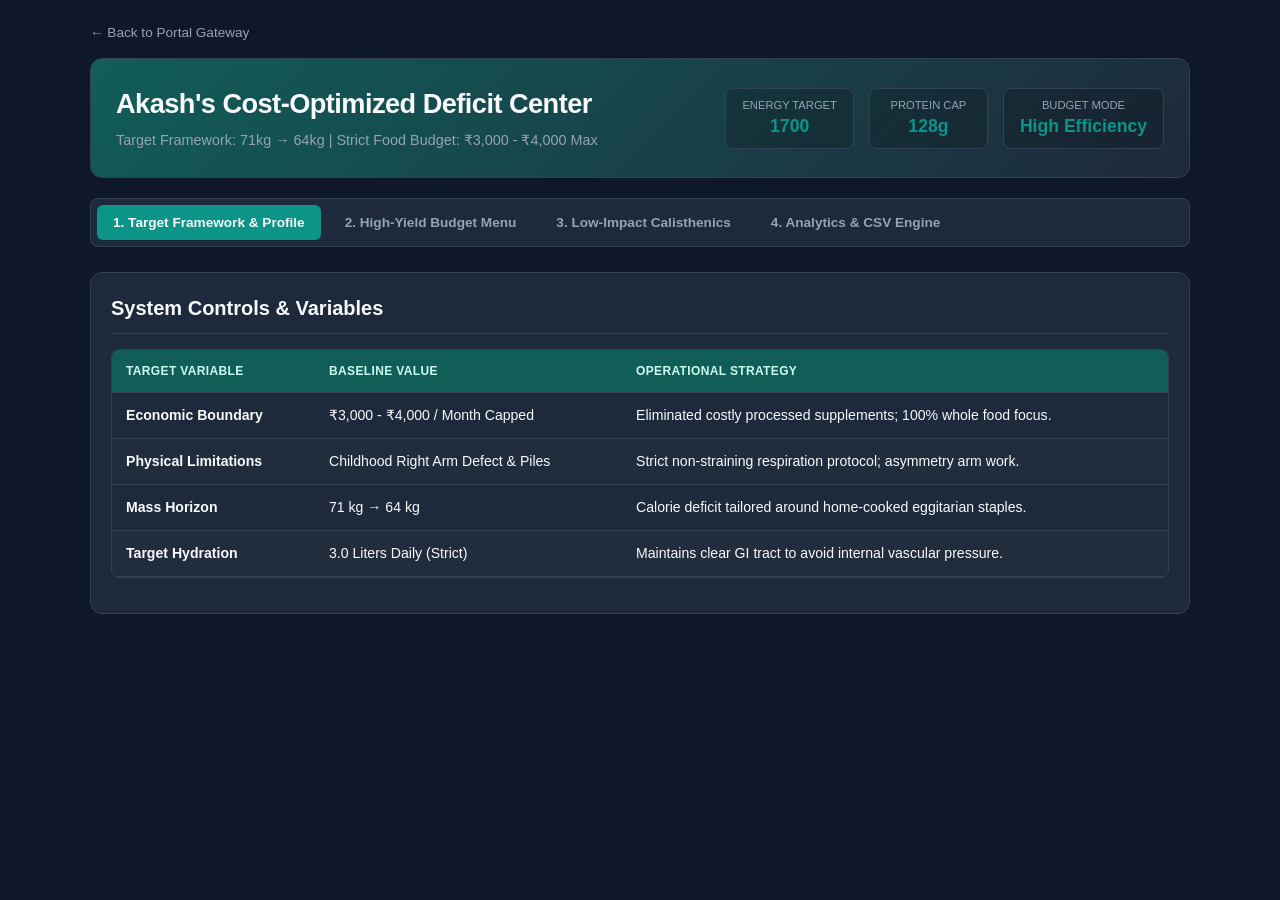
==== akash.html @ e8e57d46 "Revise dashboard for strict budget fat loss tracking Updated the title and various sections to refle" ====
<!DOCTYPE html>
<html lang="en">
<head>
    <meta charset="UTF-8">
    <meta name="viewport" content="width=device-width, initial-scale=1.0">
    <title>Akash - Strict Budget Fat Loss Dashboard</title>
    <link rel="stylesheet" href="style.css">
</head>
<body class="akash-theme">
    <div class="container">
        <a href="index.html" class="back-portal-link">← Back to Portal Gateway</a>
        
        <header class="dashboard-header">
            <div class="header-title">
                <h1>Akash's Cost-Optimized Deficit Center</h1>
                <p>Target Framework: 71kg → 64kg | Strict Food Budget: ₹3,000 - ₹4,000 Max</p>
            </div>
            <div class="header-stats">
                <div class="stat-pill"><span>Energy Target</span><strong>1700</strong></div>
                <div class="stat-pill"><span>Protein Cap</span><strong>128g</strong></div>
                <div class="stat-pill"><span>Budget Mode</span><strong>High Efficiency</strong></div>
            </div>
        </header>

        <nav class="tab-navigation">
            <button class="nav-tab active" onclick="switchTab('profile')">1. Target Framework & Profile</button>
            <button class="nav-tab" onclick="switchTab('diet')">2. High-Yield Budget Menu</button>
            <button class="nav-tab" onclick="switchTab('workout')">3. Low-Impact Calisthenics</button>
            <button class="nav-tab" onclick="switchTab('tracker')">4. Analytics & CSV Engine</button>
        </nav>

        <!-- TAB 1: PROFILE -->
        <div id="page-profile" class="dashboard-page active">
            <div class="card">
                <h2>System Controls & Variables</h2>
                <div class="table-wrapper">
                    <table>
                        <thead>
                            <tr><th>Target Variable</th><th>Baseline Value</th><th>Operational Strategy</th></tr>
                        </thead>
                        <tbody>
                            <tr><td><strong>Economic Boundary</strong></td><td>₹3,000 - ₹4,000 / Month Capped</td><td>Eliminated costly processed supplements; 100% whole food focus.</td></tr>
                            <tr><td><strong>Physical Limitations</strong></td><td>Childhood Right Arm Defect & Piles</td><td>Strict non-straining respiration protocol; asymmetry arm work.</td></tr>
                            <tr><td><strong>Mass Horizon</strong></td><td>71 kg → 64 kg</td><td>Calorie deficit tailored around home-cooked eggitarian staples.</td></tr>
                            <tr><td><strong>Target Hydration</strong></td><td>3.0 Liters Daily (Strict)</td><td>Maintains clear GI tract to avoid internal vascular pressure.</td></tr>
                        </tbody>
                    </table>
                </div>
            </div>
        </div>

        <!-- TAB 2: NUTRITION & MENU -->
        <div id="page-diet" class="dashboard-page">
            <div class="card">
                <h2>₹3k–₹4k High-Yield Eggitarian Food Layout</h2>
                <div class="table-wrapper">
                    <table>
                        <thead>
                            <tr><th>Day</th><th>Breakfast (9:00 AM)</th><th>Lunch (12:30 PM)</th><th>Snack (4:00 PM)</th><th>Dinner (8:00 PM)</th></tr>
                        </thead>
                        <tbody>
                            <tr><td><strong>MON</strong></td><td>3 Egg Whites + 1 Wheat Roti</td><td>2 Rotis + Sprouted Moong Dal + Cucumber</td><td>30g Roasted Chana + 1 Apple</td><td>1 Cup Rice + 80g Paneer (Wholesale buy)</td></tr>
                            <tr><td><strong>TUE</strong></td><td>1 Cup Veg Dalia (30g Paneer cubes inside)</td><td>2 Rotis + Thick Mixed Dal + Shredded Cabbage</td><td>1 Banana + 100g Home Curd</td><td>1.5 Cups Soya Chunks Bhurji (Loose pack Soya)</td></tr>
                            <tr><td><strong>WED</strong></td><td>3 Egg Whites Scramble cooked with Onion/Tomato</td><td>2 Rotis + Chole Curry + Radish Salad</td><td>30g Roasted Chana + 1 Cup Tea</td><td>1 Cup Rice + Moong Dal + 80g Paneer Bhurji</td></tr>
                            <tr><td><strong>THU</strong></td><td>1.5 Cups Oats cooked in water + 100ml Milk</td><td>2 Rotis + Lauki Sabzi + 100g Home Curd</td><td>1 Local Guava + 2 Boiled Egg Whites</td><td>120g Soya Chunk Curry + 1 Roti + Salad</td></tr>
                            <tr><td><strong>FRI</strong></td><td>3 Egg Whites + 1 Wheat Roti</td><td>2 Rotis + Lentil Curry + Steamed Carrots</td><td>30g Roasted Chana + 1 Cup Tea</td><td>1 Cup Rice + 80g Pan-Seared Paneer</td></tr>
                            <tr><td><strong>SAT</strong></td><td>3 Moong Dal Chillas (No oil)</td><td>2 Rotis + Black Chana Curry + Home Curd</td><td>1 Cup Fresh Chaas + 1 Banana</td><td>150g Soya Chunks Veggie Pulav</td></tr>
                            <tr><td><strong>SUN</strong></td><td>3 Egg Whites Veggie Omelette</td><td>2 Rotis + Mixed Dal + Radish/Carrot Salad</td><td>1 Local Fruit + 4 Raw Peanuts</td><td>1 Cup Rice + Yellow Dal + 80g Paneer Saag</td></tr>
                        </tbody>
                    </table>
                </div>
            </div>
        </div>

        <!-- TAB 3: WORKOUT -->
        <div id="page-workout" class="dashboard-page">
            <div class="card">
                <h2>Zero-Cost Pressure-Free Home Workout Matrix</h2>
                <div class="table-wrapper">
                    <table>
                        <thead>
                            <tr><th>Target Day</th><th>Selected Exercise Movements</th><th>Volume Matrix</th><th>Biomechanical Strategy</th></tr>
                        </thead>
                        <tbody>
                            <tr><td><strong>Monday</strong></td><td>Bodyweight Box Squats, Incline Wall Push-ups</td><td>3 Sets x 12 Reps</td><td>Wall contact offloads extreme stress vectors from right arm.</td></tr>
                            <tr><td><strong>Tuesday</strong></td><td>Standing Crunches, Steady Cardio Walk</td><td>3 Sets x 15 Reps + 45m Walk</td><td>Zero floor straining minimizes abdominal pressure spikes.</td></tr>
                            <tr><td><strong>Wednesday</strong></td><td>Unilateral Water-Bottle Rows (Right Arm Only)</td><td>4 Sets x 15 Reps</td><td>Isolates weaker muscle tissue cleanly before left side execution.</td></tr>
                            <tr><td><strong>Friday</strong></td><td>Glute Bridges, Calf Raises, Chair Squats</td><td>3 Sets x 15 Reps</td><td>Builds lower structural engine cleanly without load compression.</td></tr>
                        </tbody>
                    </table>
                </div>
            </div>
        </div>

        <!-- TAB 4: TRACKER -->
        <div id="page-tracker" class="dashboard-page">
            <div class="grid-2">
                <div class="card">
                    <h2>Log Progress Variables</h2>
                    <form id="metricsForm" onsubmit="handleLogSubmission(event)">
                        <div class="form-grid"><div class="form-group"><label>Weight (kg)</label><input type="number" id="logWeight" step="0.05" required></div><div class="form-group"><label>Steps</label><input type="number" id="logSteps" required></div></div>
                        <button type="submit" class="btn-action">Commit Entry Logs</button>
                    </form>
                </div>
                <div class="card">
                    <h2>CSV Actions</h2>
                    <button onclick="downloadCSVData()" class="btn-action btn-csv">Download Updated CSV</button>
                    <button onclick="navigator.clipboard.writeText(userTrackingLogs.map(r=>Object.values(r).join(',')).join('\n')); alert('CSV content copied!');" style="background: #475569; margin-top: 10px;" class="btn-action">Copy Raw CSV Text</button>
                </div>
            </div>

            <div class="card">
                <h2>Historical Metrics Log Table</h2>
                <div class="table-wrapper"><table><thead><tr><th>Date</th><th>Weight</th><th>Steps</th><th>GI Comfort Status</th></tr></thead><tbody id="trackerTableRows"></tbody></table></div>
            </div>
            
            <div class="card">
                <h2>Monthly Food Budget System Breakdown (₹3,000 - ₹4,000 Cap Max)</h2>
                <div class="table-wrapper">
                    <table>
                        <thead>
                            <tr><th>High-Yield Inventory Category</th><th>Items Included Blueprint</th><th>Projected Cost Share</th></tr>
                        </thead>
                        <tbody>
                            <tr><td><strong>Bulk Crates Eggs</strong></td><td>16 Eggs weekly bought from local wholesale market supplier</td><td>₹520</td></tr>
                            <tr><td><strong>Wholesale Paneer slabs</strong></td><td>Local loose paneer blocks (bought in 1kg blocks to lower premium margins)</td><td>₹900</td></tr>
                            <tr><td><strong>Staples Inventory</strong></td><td>Loose Whole Wheat Chakki Atta, Standard White Rice bags, 2kg bulk Soya Chunks pack</td><td>₹900</td></tr>
                            <tr><td><strong>Local Greens Cart</strong></td><td>Direct vegetable market picks (Cabbage, Lauki, Tori, Spinach, seasonal Radish)</td><td>₹900</td></tr>
                            <tr><td><strong>Digestive Maintenance</strong></td><td>1 Large Pack generic local Psyllium Husk (Isabgol) store brand</td><td>₹130</td></tr>
                            <tr><td><strong>Total Budget Used</strong></td><td><strong>100% Home Cooked Cost Efficiency Framework</strong></td><td><strong>~₹3,350 / Month</strong></td></tr>
                        </tbody>
                    </table>
                </div>
            </div>
        </div>
    </div>

    <script>
        const BASELINE_MASS = 71.0; let userTrackingLogs = [];
        window.onload = function() { loadInitialTrackingData(); };
        function switchTab(tabId) {
            document.querySelectorAll('.dashboard-page').forEach(page => page.classList.remove('active'));
            document.querySelectorAll('.nav-tab').forEach(tab => tab.classList.remove('active'));
            document.getElementById(`page-${tabId}`).classList.add('active'); event.currentTarget.classList.add('active');
        }
        function loadInitialTrackingData() {
            const cache = localStorage.getItem('akash_fitness_logs');
            if(cache) { userTrackingLogs = JSON.parse(cache); } 
            else { userTrackingLogs = [{ date: "2026-07-15", weight: 71.0, steps: 3000 }]; }
            renderTrackingTable();
        }
        function handleLogSubmission(event) {
            event.preventDefault();
            const entry = { date: new Date().toISOString().split('T')[0], weight: parseFloat(document.getElementById('logWeight').value), steps: parseInt(document.getElementById('logSteps').value) };
            userTrackingLogs.push(entry); localStorage.setItem('akash_fitness_logs', JSON.stringify(userTrackingLogs));
            renderTrackingTable();
        }
        function renderTrackingTable() {
            const targetBody = document.getElementById('trackerTableRows'); targetBody.innerHTML = "";
            userTrackingLogs.forEach(entry => {
                targetBody.innerHTML += `<tr><td><strong>${entry.date}</strong></td><td>${entry.weight} kg</td><td>${entry.steps}</td><td><span style="color:#10b981;">Pelvic Safe</span></td></tr>`;
            });
        }
        function downloadCSVData() {
            let csvContent = "data:text/csv;charset=utf-8,Date,Weight_kg,Steps\n";
            userTrackingLogs.forEach(r => { csvContent += `${r.date},${r.weight},${r.steps}\n`; });
            const anchor = document.createElement("a"); anchor.setAttribute("href", encodeURI(csvContent)); anchor.setAttribute("download", "akash_data.csv"); anchor.click();
        }
    </script>
</body>
</html>
---- style.css ----
/* Central Architecture Tokens */
:root {
    --bg-main: #0f172a;
    --bg-card: #1e293b;
    --text-light: #f8fafc;
    --text-muted: #94a3b8;
    --border: #334155;
    --accent-success: #10b981;
    --accent-warning: #f59e0b;
    --accent-danger: #ef4444;
}

/* Dynamic Profile Variant Triggers */
body.vaibhav-theme {
    --primary: #3b82f6;
    --primary-hover: #2563eb;
    --header-gradient: linear-gradient(135deg, #1e3a8a, #1e293b);
    --table-th-bg: #172554;
    --table-th-text: #93c5fd;
}

body.akash-theme {
    --primary: #0d9488;
    --primary-hover: #0f766e;
    --header-gradient: linear-gradient(135deg, #115e59, #1e293b);
    --table-th-bg: #115e59;
    --table-th-text: #ccfbf1;
}

/* Shalini Profile Token Sets */
body.shalini-theme {
    --primary: #8b5cf6;
    --primary-hover: #7c3aed;
    --header-gradient: linear-gradient(135deg, #5b21b6, #1e293b);
    --table-th-bg: #5b21b6;
    --table-th-text: #ddd6fe;
}
.profile-card.shalini { border-top: 5px solid #8b5cf6; }
.badge-shalini { background: #4c1d95; color: #ddd6fe; }
.btn-shalini { background: #8b5cf6; } .btn-shalini:hover { background: #7c3aed; }

/* Base Document Configuration */
body {
    font-family: -apple-system, BlinkMacSystemFont, "Segoe UI", Roboto, sans-serif;
    background-color: var(--bg-main);
    color: var(--text-light);
    margin: 0;
    padding: 0;
    line-height: 1.5;
}

.container {
    max-width: 1100px;
    margin: 0 auto;
    padding: 20px;
}

/* Portal Homepage Specific Elements */
.portal-body {
    background: radial-gradient(circle at top right, #1e293b, #0f172a);
    min-height: 100vh;
    display: flex;
    align-items: center;
    justify-content: center;
}
.portal-container { max-width: 700px; width: 100%; }
.portal-header { text-align: center; margin-bottom: 40px; }
.portal-header h1 { font-size: 2.2rem; font-weight: 800; letter-spacing: -0.03em; color: #f8fafc; }
.portal-header p { color: var(--text-muted); margin-top: 10px; }

.portal-grid {
    display: grid;
    grid-template-columns: 1fr 1fr;
    gap: 25px;
}
@media (max-width: 640px) { .portal-grid { grid-template-columns: 1fr; } }

.profile-card {
    background: var(--bg-card);
    border: 1px solid var(--border);
    border-radius: 16px;
    padding: 30px;
    text-align: center;
    position: relative;
    overflow: hidden;
    transition: all 0.3s cubic-bezier(0.4, 0, 0.2, 1);
}
.profile-card:hover { transform: translateY(-5px); border-color: #475569; box-shadow: 0 10px 25px -5px rgba(0,0,0,0.3); }

.profile-card h2 { margin: 0 0 8px 0; font-size: 1.8rem; font-weight: 700; }
.card-specs { text-align: left; margin: 20px 0; background: rgba(0,0,0,0.2); padding: 15px; border-radius: 10px; }
.card-specs p { margin: 6px 0; font-size: 0.9rem; color: #e2e8f0; }

.badge { display: inline-block; padding: 4px 12px; border-radius: 20px; font-size: 0.8rem; font-weight: 700; }
.badge-gain { background: #1e3a8a; color: #93c5fd; }
.badge-loss { background: #064e3b; color: #a7f3d0; }

/* Global Button Archetypes */
.btn { display: block; padding: 12px; border-radius: 8px; text-decoration: none; font-weight: 700; color: white; transition: all 0.2s; }
.btn-gain { background: #3b82f6; } .btn-gain:hover { background: #2563eb; }
.btn-loss { background: #0d9488; } .btn-loss:hover { background: #0f766e; }

/* Dashboard Internal Subpage Elements */
.dashboard-header {
    background: var(--header-gradient);
    padding: 25px;
    border-radius: 12px;
    border: 1px solid var(--border);
    margin-bottom: 20px;
    display: flex;
    justify-content: space-between;
    align-items: center;
    flex-wrap: wrap;
    gap: 15px;
}
.header-title h1 { margin: 0; font-size: 1.7rem; font-weight: 700; letter-spacing: -0.02em; }
.header-title p { margin: 5px 0 0 0; color: var(--text-muted); font-size: 0.9rem; }
.header-stats { display: flex; gap: 15px; }

.stat-pill {
    background: rgba(0, 0, 0, 0.2);
    padding: 8px 16px;
    border-radius: 8px;
    border: 1px solid var(--border);
    text-align: center;
    min-width: 85px;
}
.stat-pill span { display: block; font-size: 0.7rem; color: var(--text-muted); text-transform: uppercase; }
.stat-pill strong { font-size: 1.1rem; color: var(--primary); }

/* Navigation Infrastructure */
.tab-navigation {
    display: flex;
    gap: 8px;
    background: var(--bg-card);
    padding: 6px;
    border-radius: 8px;
    border: 1px solid var(--border);
    margin-bottom: 25px;
    overflow-x: auto;
}
.nav-tab {
    background: transparent;
    border: none;
    color: var(--text-muted);
    padding: 10px 16px;
    font-size: 0.85rem;
    font-weight: 600;
    border-radius: 6px;
    cursor: pointer;
    transition: all 0.2s;
    white-space: nowrap;
}
.nav-tab:hover { color: var(--text-light); background: rgba(255,255,255,0.02); }
.nav-tab.active { background: var(--primary); color: var(--text-light); }

/* Visibility Engine */
.dashboard-page { display: none; }
.dashboard-page.active { display: block; }

/* Card Components */
.card { background: var(--bg-card); border-radius: 12px; border: 1px solid var(--border); padding: 20px; margin-bottom: 20px; }
.card h2 { margin-top: 0; font-size: 1.25rem; border-bottom: 1px solid var(--border); padding-bottom: 10px; margin-bottom: 15px; color: var(--text-light); }

/* Responsive Grid / Data View Layouts */
.table-wrapper { overflow-x: auto; border-radius: 8px; border: 1px solid var(--border); margin: 15px 0; }
table { width: 100%; border-collapse: collapse; text-align: left; font-size: 0.88rem; }
th, td { padding: 12px 14px; border-bottom: 1px solid var(--border); vertical-align: top; }
th { background: var(--table-th-bg); color: var(--table-th-text); font-weight: 600; text-transform: uppercase; font-size: 0.75rem; letter-spacing: 0.03em; }
tr:nth-child(even) { background: rgba(255,255,255,0.01); }

/* Context Alert Framework */
.alert-box { background-color: #fff7ed; border: 1px solid #ffedd5; border-left: 4px solid #f97316; padding: 15px; border-radius: 8px; font-size: 0.88rem; margin: 15px 0; color: #1e293b; }
.alert-box.danger { background-color: #451a03; border-color: #78350f; border-left-color: var(--accent-danger); color: #ffedd5; }
.alert-box.success { background-color: #022c22; border-color: #064e3b; border-left-color: var(--accent-success); color: #d1fae5; }

/* Form Field Intermediaries */
.form-grid { display: grid; grid-template-columns: repeat(auto-fit, minmax(140px, 1fr)); gap: 12px; margin-bottom: 12px; }
.form-group { display: flex; flex-direction: column; gap: 5px; }
.form-group label { font-size: 0.78rem; color: var(--text-muted); font-weight: 500; }
.form-group input, .form-group select { background: var(--bg-main); border: 1px solid var(--border); padding: 9px 12px; border-radius: 6px; color: var(--text-light); font-size: 0.88rem; }
.form-group input:focus, .form-group select:focus { border-color: var(--primary); outline: none; }

.btn-action { background: var(--primary); color: white; border: none; padding: 10px 20px; font-weight: 600; border-radius: 6px; cursor: pointer; transition: background 0.2s; font-size: 0.88rem; }
.btn-action:hover { background: var(--primary-hover); }
.btn-action.btn-csv { background: var(--accent-success); } .btn-action.btn-csv:hover { background: #059669; }

.grid-2 { display: grid; grid-template-columns: 1fr 1fr; gap: 20px; }
.back-portal-link { display: inline-block; margin-bottom: 15px; color: var(--text-muted); text-decoration: none; font-size: 0.85rem; font-weight: 500; }
.back-portal-link:hover { color: var(--text-light); }
.helper-text { font-size: 0.82rem; color: var(--text-muted); margin: 4px 0; }

@media (max-width: 768px) {
    .grid-2 { grid-template-columns: 1fr; }
    .dashboard-header { flex-direction: column; align-items: flex-start; }
    .header-stats { width: 100%; justify-content: flex-start; }
    th, td { padding: 10px 12px; font-size: 0.82rem; }
}
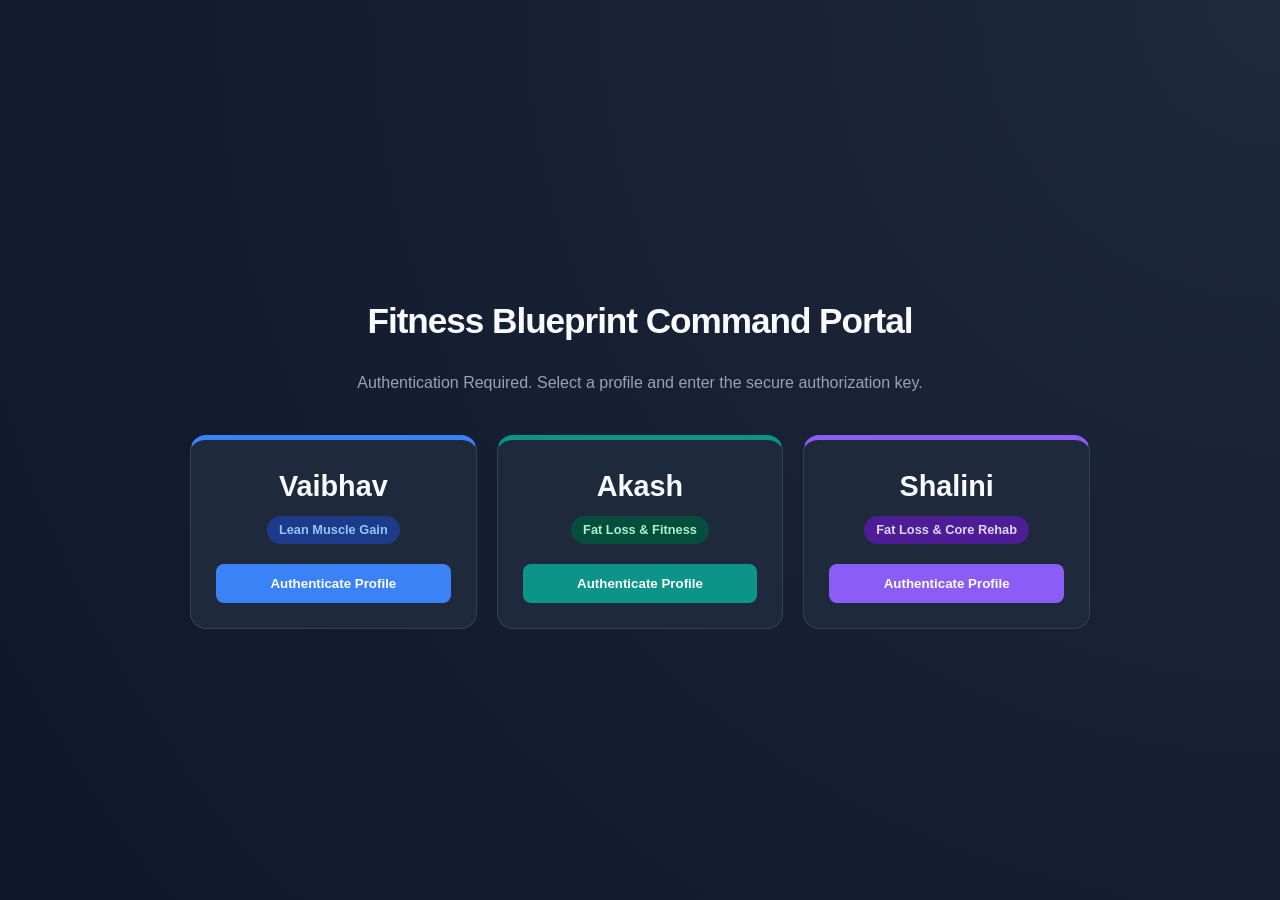
==== commit 0297e188: "Remove session access control from akash.html Removed strict session access control guard from scrip" ====
--- a/akash.html
+++ b/akash.html
@@ -75,17 +75,90 @@
         <!-- TAB 3: WORKOUT -->
         <div id="page-workout" class="dashboard-page">
             <div class="card">
-                <h2>Zero-Cost Pressure-Free Home Workout Matrix</h2>
-                <div class="table-wrapper">
-                    <table>
-                        <thead>
-                            <tr><th>Target Day</th><th>Selected Exercise Movements</th><th>Volume Matrix</th><th>Biomechanical Strategy</th></tr>
-                        </thead>
-                        <tbody>
-                            <tr><td><strong>Monday</strong></td><td>Bodyweight Box Squats, Incline Wall Push-ups</td><td>3 Sets x 12 Reps</td><td>Wall contact offloads extreme stress vectors from right arm.</td></tr>
-                            <tr><td><strong>Tuesday</strong></td><td>Standing Crunches, Steady Cardio Walk</td><td>3 Sets x 15 Reps + 45m Walk</td><td>Zero floor straining minimizes abdominal pressure spikes.</td></tr>
-                            <tr><td><strong>Wednesday</strong></td><td>Unilateral Water-Bottle Rows (Right Arm Only)</td><td>4 Sets x 15 Reps</td><td>Isolates weaker muscle tissue cleanly before left side execution.</td></tr>
-                            <tr><td><strong>Friday</strong></td><td>Glute Bridges, Calf Raises, Chair Squats</td><td>3 Sets x 15 Reps</td><td>Builds lower structural engine cleanly without load compression.</td></tr>
+                <h2>Phase A: Strict Intra-Abdominal Pressure Filter (Essential Guard Rules)</h2>
+                <div class="alert-box danger" style="background-color: #451a03; border-left: 4px solid #f97316; color: #ffedd5;">
+                    <strong>Anti-Straining Breathing Protocol (Piles Protection):</strong> Never hold your breath or push down into your pelvic floor when an exercise gets tough (avoid the Valsalva maneuver). Always keep your mouth slightly open and <strong>exhale through pursed lips during the hardest phase of a movement</strong> (e.g., when pushing up from a squat). If you feel internal pressure building up in your lower abdomen, stop the set immediately.
+                </div>
+            </div>
+
+            <div class="card">
+                <h2>Phase B: 7-Day Low-Impact Home Calisthenics Routine</h2>
+                <div class="table-wrapper">
+                    <table>
+                        <thead>
+                            <tr>
+                                <th>Day Target</th>
+                                <th>Exercise Movement</th>
+                                <th>Prescription</th>
+                                <th>Target Rest</th>
+                                <th>Piles Safety Cues & Right Arm Realignment Focus</th>
+                            </tr>
+                        </thead>
+                        <tbody>
+                            <tr>
+                                <td rowspan="3"><strong>MON & FRI:<br>Full Body Base</strong></td>
+                                <td>Bodyweight Box Squats (Into Low Chair)</td>
+                                <td>3 Sets x 15 Reps</td>
+                                <td>60 Secs</td>
+                                <td>Sit back slowly until your hips touch the chair, then stand up. Breathing: Inhale as you lower down, exhale cleanly as you stand up.</td>
+                            </tr>
+                            <tr>
+                                <td>Incline Wall Push-ups</td>
+                                <td>3 Sets x 12 Reps</td>
+                                <td>60 Secs</td>
+                                <td>Place hands shoulder-width apart on a sturdy wall. Push down smoothly. Reduces bodyweight load, allowing smaller right arm to build strength safely.</td>
+                            </tr>
+                            <tr>
+                                <td>Floor Glute Bridges</td>
+                                <td>3 Sets x 15 Reps</td>
+                                <td>45 Secs</td>
+                                <td>Lie flat on your back with knees bent. Drive up through your heels to lift your hips. Squeeze your glutes at the top without arching lower back.</td>
+                            </tr>
+                            <tr>
+                                <td rowspan="3"><strong>TUE & SAT:<br>Core & Engine</strong></td>
+                                <td>Standing Knee-to-Elbow Crunches</td>
+                                <td>3 Sets x 16 Alternating Reps</td>
+                                <td>45 Secs</td>
+                                <td>Stand tall and drive right knee toward left elbow, then switch sides. Replaces standard floor crunches to protect from internal pelvic pressure.</td>
+                            </tr>
+                            <tr>
+                                <td>Bed-Braced Superman Holds</td>
+                                <td>3 Sets x 6 Reps (5s hold)</td>
+                                <td>45 Secs</td>
+                                <td>Lie face down on firm bed mat. Lift chest and arms slightly, holding for 5 seconds. Exhale naturally throughout the hold; never hold breath.</td>
+                            </tr>
+                            <tr>
+                                <td>Steady Outdoor Cardio Walk</td>
+                                <td>45 Mins Continuous</td>
+                                <td>—</td>
+                                <td>Maintain a steady, purposeful stride. Safe, low-impact movement aids digestion and helps prevent constipation flare-ups.</td>
+                            </tr>
+                            <tr>
+                                <td rowspan="3"><strong>WED:<br>Arm Balance Focus</strong></td>
+                                <td>Unilateral Water-Bottle Rows (Right Arm Only)</td>
+                                <td>4 Sets x 15 Reps</td>
+                                <td>45 Secs</td>
+                                <td>Brace left hand on a secure table. Row a weighted water bottle using only smaller right arm. Concentrate on squeezing shoulder blade back.</td>
+                            </tr>
+                            <tr>
+                                <td>Towel Isometric Bicep Pulses (Right Only)</td>
+                                <td>3 Sets x 12 Contractions</td>
+                                <td>45 Secs</td>
+                                <td>Step on long towel, grip with right hand at 90-degree angle, pull upward with max effort for 6 seconds per rep while exhaling cleanly.</td>
+                            </tr>
+                            <tr>
+                                <td>Left Arm Matching Volume Sets</td>
+                                <td>3 Sets x 12 Reps Only</td>
+                                <td>45 Secs</td>
+                                <td>Perform basic bodyweight or light bottle movements on left side. Match rep count of right arm exactly to correct asymmetry over time.</td>
+                            </tr>
+                            <tr>
+                                <td><strong>THU & SUN:<br>Mobility Phase</strong></td>
+                                <td>Cat-Cow & Thoracic Decompression Protocol</td>
+                                <td>20 Minutes Total Control</td>
+                                <td>30 Secs</td>
+                                <td>Move smoothly through gentle spine flexions on soft floor mat. Focus on deep breathing to relax pelvic floor muscles and release back tension.</td>
+                            </tr>
                         </tbody>
                     </table>
                 </div>
@@ -136,6 +209,12 @@
     </div>
 
     <script>
+        // Strict Session Access Control Guard Hook
+        if (sessionStorage.getItem('auth_akash') !== 'authorized_clearance_granted') {
+            alert('Access Denied. Redirecting to central authentication gateway.');
+            window.location.href = 'index.html';
+        }
+
         const BASELINE_MASS = 71.0; let userTrackingLogs = [];
         window.onload = function() { loadInitialTrackingData(); };
         function switchTab(tabId) {
--- a/style.css
+++ b/style.css
@@ -27,7 +27,6 @@
     --table-th-text: #ccfbf1;
 }
 
-/* Shalini Profile Token Sets */
 body.shalini-theme {
     --primary: #8b5cf6;
     --primary-hover: #7c3aed;
@@ -35,9 +34,6 @@
     --table-th-bg: #5b21b6;
     --table-th-text: #ddd6fe;
 }
-.profile-card.shalini { border-top: 5px solid #8b5cf6; }
-.badge-shalini { background: #4c1d95; color: #ddd6fe; }
-.btn-shalini { background: #8b5cf6; } .btn-shalini:hover { background: #7c3aed; }
 
 /* Base Document Configuration */
 body {
@@ -63,29 +59,32 @@
     align-items: center;
     justify-content: center;
 }
-.portal-container { max-width: 700px; width: 100%; }
+.portal-container { max-width: 900px; width: 100%; }
 .portal-header { text-align: center; margin-bottom: 40px; }
 .portal-header h1 { font-size: 2.2rem; font-weight: 800; letter-spacing: -0.03em; color: #f8fafc; }
 .portal-header p { color: var(--text-muted); margin-top: 10px; }
 
 .portal-grid {
     display: grid;
-    grid-template-columns: 1fr 1fr;
-    gap: 25px;
+    grid-template-columns: 1fr 1fr 1fr;
+    gap: 20px;
 }
-@media (max-width: 640px) { .portal-grid { grid-template-columns: 1fr; } }
+@media (max-width: 900px) { .portal-grid { grid-template-columns: 1fr; } }
 
 .profile-card {
     background: var(--bg-card);
     border: 1px solid var(--border);
     border-radius: 16px;
-    padding: 30px;
+    padding: 25px;
     text-align: center;
     position: relative;
     overflow: hidden;
     transition: all 0.3s cubic-bezier(0.4, 0, 0.2, 1);
 }
 .profile-card:hover { transform: translateY(-5px); border-color: #475569; box-shadow: 0 10px 25px -5px rgba(0,0,0,0.3); }
+.profile-card.bulking { border-top: 5px solid #3b82f6; }
+.profile-card.cutting { border-top: 5px solid #0d9488; }
+.profile-card.shalini { border-top: 5px solid #8b5cf6; }
 
 .profile-card h2 { margin: 0 0 8px 0; font-size: 1.8rem; font-weight: 700; }
 .card-specs { text-align: left; margin: 20px 0; background: rgba(0,0,0,0.2); padding: 15px; border-radius: 10px; }
@@ -94,11 +93,13 @@
 .badge { display: inline-block; padding: 4px 12px; border-radius: 20px; font-size: 0.8rem; font-weight: 700; }
 .badge-gain { background: #1e3a8a; color: #93c5fd; }
 .badge-loss { background: #064e3b; color: #a7f3d0; }
+.badge-shalini { background: #4c1d95; color: #ddd6fe; }
 
 /* Global Button Archetypes */
 .btn { display: block; padding: 12px; border-radius: 8px; text-decoration: none; font-weight: 700; color: white; transition: all 0.2s; }
 .btn-gain { background: #3b82f6; } .btn-gain:hover { background: #2563eb; }
 .btn-loss { background: #0d9488; } .btn-loss:hover { background: #0f766e; }
+.btn-shalini { background: #8b5cf6; } .btn-shalini:hover { background: #7c3aed; }
 
 /* Dashboard Internal Subpage Elements */
 .dashboard-header {
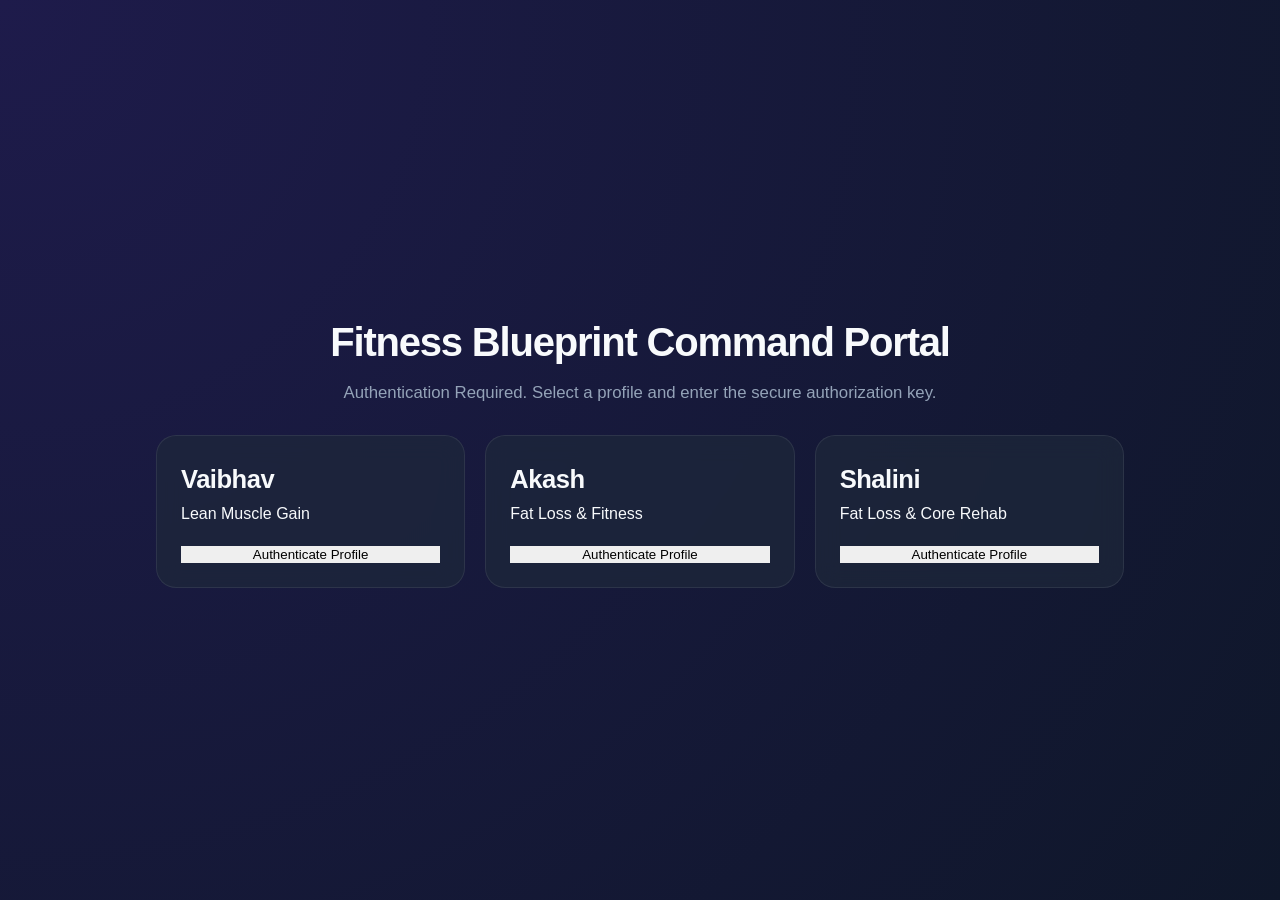
==== commit a8078ba3: "Update tab names and alert box content in HTML" ====
--- a/akash.html
+++ b/akash.html
@@ -13,7 +13,7 @@
         <header class="dashboard-header">
             <div class="header-title">
                 <h1>Akash's Cost-Optimized Deficit Center</h1>
-                <p>Target Framework: 71kg → 64kg | Strict Food Budget: ₹3,000 - ₹4,000 Max</p>
+                <p>Target Framework: 71kg → 64kg | Forward Inflation Budget: ₹4,500 - ₹5,000 Max</p>
             </div>
             <div class="header-stats">
                 <div class="stat-pill"><span>Energy Target</span><strong>1700</strong></div>
@@ -23,10 +23,10 @@
         </header>
 
         <nav class="tab-navigation">
-            <button class="nav-tab active" onclick="switchTab('profile')">1. Target Framework & Profile</button>
-            <button class="nav-tab" onclick="switchTab('diet')">2. High-Yield Budget Menu</button>
-            <button class="nav-tab" onclick="switchTab('workout')">3. Low-Impact Calisthenics</button>
-            <button class="nav-tab" onclick="switchTab('tracker')">4. Analytics & CSV Engine</button>
+            <button class="nav-tab active" onclick="switchTab('profile')">1. Profile Targets</button>
+            <button class="nav-tab" onclick="switchTab('diet')">2. Budget Menu</button>
+            <button class="nav-tab" onclick="switchTab('workout')">3. Low-Impact Workout</button>
+            <button class="nav-tab" onclick="switchTab('tracker')">4. Analytics Engine</button>
         </nav>
 
         <!-- TAB 1: PROFILE -->
@@ -39,10 +39,11 @@
                             <tr><th>Target Variable</th><th>Baseline Value</th><th>Operational Strategy</th></tr>
                         </thead>
                         <tbody>
-                            <tr><td><strong>Economic Boundary</strong></td><td>₹3,000 - ₹4,000 / Month Capped</td><td>Eliminated costly processed supplements; 100% whole food focus.</td></tr>
+                            <tr><td><strong>Economic Boundary</strong></td><td>₹4,500 - ₹5,000 / Month Capped</td><td>Eliminated costly processed supplements; 100% whole food focus via open-market sourcing.</td></tr>
                             <tr><td><strong>Physical Limitations</strong></td><td>Childhood Right Arm Defect & Piles</td><td>Strict non-straining respiration protocol; asymmetry arm work.</td></tr>
                             <tr><td><strong>Mass Horizon</strong></td><td>71 kg → 64 kg</td><td>Calorie deficit tailored around home-cooked eggitarian staples.</td></tr>
                             <tr><td><strong>Target Hydration</strong></td><td>3.0 Liters Daily (Strict)</td><td>Maintains clear GI tract to avoid internal vascular pressure.</td></tr>
+                            <tr><td><strong>Height Dynamics</strong></td><td>165 cm</td><td>Fixed geometric baseline scale metric.</td></tr>
                         </tbody>
                     </table>
                 </div>
@@ -52,7 +53,8 @@
         <!-- TAB 2: NUTRITION & MENU -->
         <div id="page-diet" class="dashboard-page">
             <div class="card">
-                <h2>₹3k–₹4k High-Yield Eggitarian Food Layout</h2>
+                <h2>₹4.5k High-Yield Eggitarian Food Layout</h2>
+                <p class="helper-text">Cost Efficiency Rule: Buy loose packs of soy chunks and local eggs by the crate to stay within budget targets.</p>
                 <div class="table-wrapper">
                     <table>
                         <thead>
@@ -76,8 +78,8 @@
         <div id="page-workout" class="dashboard-page">
             <div class="card">
                 <h2>Phase A: Strict Intra-Abdominal Pressure Filter (Essential Guard Rules)</h2>
-                <div class="alert-box danger" style="background-color: #451a03; border-left: 4px solid #f97316; color: #ffedd5;">
-                    <strong>Anti-Straining Breathing Protocol (Piles Protection):</strong> Never hold your breath or push down into your pelvic floor when an exercise gets tough (avoid the Valsalva maneuver). Always keep your mouth slightly open and <strong>exhale through pursed lips during the hardest phase of a movement</strong> (e.g., when pushing up from a squat). If you feel internal pressure building up in your lower abdomen, stop the set immediately.
+                <div class="alert-box danger">
+                    <strong>Anti-Straining Breathing Protocol (Piles Protection):</strong> Never hold your breath or push down into your pelvic floor when an exercise gets tough. Always keep your mouth slightly open and <strong>exhale through pursed lips during the hardest phase of a movement</strong>. If you feel internal pressure building up in your lower abdomen, stop the set immediately.
                 </div>
             </div>
 
@@ -144,7 +146,7 @@
                                 <td>Towel Isometric Bicep Pulses (Right Only)</td>
                                 <td>3 Sets x 12 Contractions</td>
                                 <td>45 Secs</td>
-                                <td>Step on long towel, grip with right hand at 90-degree angle, pull upward with max effort for 6 seconds per rep while exhaling cleanly.</td>
+                                <td>Step on long towel, grip with right hand at 90-degree angle, pull upward with max effort for 6 seconds per rep while raising continuous breath.</td>
                             </tr>
                             <tr>
                                 <td>Left Arm Matching Volume Sets</td>
@@ -188,19 +190,19 @@
             </div>
             
             <div class="card">
-                <h2>Monthly Food Budget System Breakdown (₹3,000 - ₹4,000 Cap Max)</h2>
+                <h2>Monthly Food Budget System Breakdown (₹4,500 - ₹5,000 Forward Capped Max)</h2>
                 <div class="table-wrapper">
                     <table>
                         <thead>
                             <tr><th>High-Yield Inventory Category</th><th>Items Included Blueprint</th><th>Projected Cost Share</th></tr>
                         </thead>
                         <tbody>
-                            <tr><td><strong>Bulk Crates Eggs</strong></td><td>16 Eggs weekly bought from local wholesale market supplier</td><td>₹520</td></tr>
-                            <tr><td><strong>Wholesale Paneer slabs</strong></td><td>Local loose paneer blocks (bought in 1kg blocks to lower premium margins)</td><td>₹900</td></tr>
-                            <tr><td><strong>Staples Inventory</strong></td><td>Loose Whole Wheat Chakki Atta, Standard White Rice bags, 2kg bulk Soya Chunks pack</td><td>₹900</td></tr>
-                            <tr><td><strong>Local Greens Cart</strong></td><td>Direct vegetable market picks (Cabbage, Lauki, Tori, Spinach, seasonal Radish)</td><td>₹900</td></tr>
-                            <tr><td><strong>Digestive Maintenance</strong></td><td>1 Large Pack generic local Psyllium Husk (Isabgol) store brand</td><td>₹130</td></tr>
-                            <tr><td><strong>Total Budget Used</strong></td><td><strong>100% Home Cooked Cost Efficiency Framework</strong></td><td><strong>~₹3,350 / Month</strong></td></tr>
+                            <tr><td><strong>Bulk Crates Eggs</strong></td><td>16 Eggs weekly bought from local wholesale market supplier (crates @ ₹330 forward inflation cap)</td><td><strong>₹770</strong></td></tr>
+                            <tr><td><strong>Wholesale Paneer slabs</strong></td><td>Local loose paneer blocks (bought in 1kg blocks to lower premium margins)</td><td>₹1,250</td></tr>
+                            <tr><td><strong>Staples Inventory</strong></td><td>Loose Whole Wheat Chakki Atta, Standard White Rice bags, 2kg bulk Soya Chunks pack</td><td>₹1,100</td></tr>
+                            <tr><td><strong>Local Greens Cart</strong></td><td>Direct vegetable market picks (Cabbage, Lauki, Tori, Spinach, seasonal Radish)</td><td>₹1,200</td></tr>
+                            <tr><td><strong>Digestive Maintenance</strong></td><td>1 Large Pack generic local Psyllium Husk (Isabgol) store brand</td><td>₹180</td></tr>
+                            <tr><td><strong>Total Budget Used</strong></td><td><strong>100% Home Cooked Cost Efficiency Framework</strong></td><td><strong>~₹4,500 / Month</strong></td></tr>
                         </tbody>
                     </table>
                 </div>
@@ -209,7 +211,6 @@
     </div>
 
     <script>
-        // Strict Session Access Control Guard Hook
         if (sessionStorage.getItem('auth_akash') !== 'authorized_clearance_granted') {
             alert('Access Denied. Redirecting to central authentication gateway.');
             window.location.href = 'index.html';
--- a/style.css
+++ b/style.css
@@ -4,13 +4,12 @@
     --bg-card: #1e293b;
     --text-light: #f8fafc;
     --text-muted: #94a3b8;
-    --border: #334155;
+    --border: rgba(255, 255, 255, 0.08);
     --accent-success: #10b981;
     --accent-warning: #f59e0b;
     --accent-danger: #ef4444;
 }
 
-/* Dynamic Profile Variant Triggers */
 body.vaibhav-theme {
     --primary: #3b82f6;
     --primary-hover: #2563eb;
@@ -35,7 +34,6 @@
     --table-th-text: #ddd6fe;
 }
 
-/* Base Document Configuration */
 body {
     font-family: -apple-system, BlinkMacSystemFont, "Segoe UI", Roboto, sans-serif;
     background-color: var(--bg-main);
@@ -43,157 +41,109 @@
     margin: 0;
     padding: 0;
     line-height: 1.5;
+    -webkit-text-size-adjust: 100%;
 }
 
 .container {
+    width: 100%;
     max-width: 1100px;
     margin: 0 auto;
-    padding: 20px;
+    padding: 16px;
+    box-sizing: border-box;
 }
 
-/* Portal Homepage Specific Elements */
+/* Mobile-First Portal Gateway UI */
 .portal-body {
-    background: radial-gradient(circle at top right, #1e293b, #0f172a);
+    background: radial-gradient(circle at top left, #1e1b4b 0%, #0f172a 100%);
     min-height: 100vh;
     display: flex;
     align-items: center;
     justify-content: center;
+    padding: 16px;
+    box-sizing: border-box;
 }
-.portal-container { max-width: 900px; width: 100%; }
-.portal-header { text-align: center; margin-bottom: 40px; }
-.portal-header h1 { font-size: 2.2rem; font-weight: 800; letter-spacing: -0.03em; color: #f8fafc; }
-.portal-header p { color: var(--text-muted); margin-top: 10px; }
+
+.portal-container { width: 100%; max-width: 1000px; }
+.portal-header { text-align: center; margin-bottom: 30px; }
+.portal-header h1 { font-size: clamp(1.8rem, 5vw, 2.5rem); font-weight: 800; letter-spacing: -0.03em; margin: 0; }
+.portal-header p { color: var(--text-muted); margin-top: 8px; font-size: clamp(0.9rem, 2.5vw, 1.05rem); }
 
 .portal-grid {
     display: grid;
-    grid-template-columns: 1fr 1fr 1fr;
+    grid-template-columns: repeat(auto-fit, minmax(300px, 1fr));
     gap: 20px;
+    margin-top: 30px;
 }
-@media (max-width: 900px) { .portal-grid { grid-template-columns: 1fr; } }
 
 .profile-card {
-    background: var(--bg-card);
+    background: rgba(30, 41, 59, 0.7);
+    backdrop-filter: blur(12px);
+    -webkit-backdrop-filter: blur(12px);
     border: 1px solid var(--border);
-    border-radius: 16px;
-    padding: 25px;
-    text-align: center;
-    position: relative;
-    overflow: hidden;
-    transition: all 0.3s cubic-bezier(0.4, 0, 0.2, 1);
+    border-radius: 20px;
+    padding: 24px;
+    display: flex;
+    flex-direction: column;
+    justify-content: space-between;
+    box-sizing: border-box;
+    transition: all 0.3s cubic-bezier(0.16, 1, 0.3, 1);
 }
-.profile-card:hover { transform: translateY(-5px); border-color: #475569; box-shadow: 0 10px 25px -5px rgba(0,0,0,0.3); }
-.profile-card.bulking { border-top: 5px solid #3b82f6; }
-.profile-card.cutting { border-top: 5px solid #0d9488; }
-.profile-card.shalini { border-top: 5px solid #8b5cf6; }
 
-.profile-card h2 { margin: 0 0 8px 0; font-size: 1.8rem; font-weight: 700; }
-.card-specs { text-align: left; margin: 20px 0; background: rgba(0,0,0,0.2); padding: 15px; border-radius: 10px; }
-.card-specs p { margin: 6px 0; font-size: 0.9rem; color: #e2e8f0; }
+.profile-card h2 { margin: 0 0 4px 0; font-size: 1.6rem; font-weight: 700; letter-spacing: -0.02em; }
+.card-specs { background: rgba(15, 23, 42, 0.3); border: 1px solid rgba(255,255,255,0.03); border-radius: 12px; padding: 14px; margin: 16px 0; }
+.card-specs p { margin: 8px 0; font-size: 0.88rem; display: flex; justify-content: space-between; align-items: center; border-bottom: 1px dashed rgba(255,255,255,0.05); padding-bottom: 6px; color: var(--text-muted); }
+.card-specs p:last-child { border-bottom: none; padding-bottom: 0; }
+.card-specs span { color: var(--text-light); font-weight: 600; }
 
-.badge { display: inline-block; padding: 4px 12px; border-radius: 20px; font-size: 0.8rem; font-weight: 700; }
-.badge-gain { background: #1e3a8a; color: #93c5fd; }
-.badge-loss { background: #064e3b; color: #a7f3d0; }
-.badge-shalini { background: #4c1d95; color: #ddd6fe; }
+.btn-auth-trigger { width: 100%; border: none; padding: 14px; border-radius: 12px; font-weight: 700; font-size: 0.95rem; cursor: pointer; color: white; transition: background 0.2s; text-align: center; }
 
-/* Global Button Archetypes */
-.btn { display: block; padding: 12px; border-radius: 8px; text-decoration: none; font-weight: 700; color: white; transition: all 0.2s; }
-.btn-gain { background: #3b82f6; } .btn-gain:hover { background: #2563eb; }
-.btn-loss { background: #0d9488; } .btn-loss:hover { background: #0f766e; }
-.btn-shalini { background: #8b5cf6; } .btn-shalini:hover { background: #7c3aed; }
+/* Dashboard Pages layout */
+.dashboard-header { background: var(--header-gradient); padding: 20px; border-radius: 16px; border: 1px solid var(--border); margin-bottom: 16px; display: flex; justify-content: space-between; align-items: center; flex-wrap: wrap; gap: 16px; }
+.header-title h1 { margin: 0; font-size: clamp(1.3rem, 4vw, 1.8rem); font-weight: 700; letter-spacing: -0.02em; }
+.header-title p { margin: 4px 0 0 0; color: var(--text-muted); font-size: 0.85rem; }
+.header-stats { display: flex; gap: 10px; flex-wrap: wrap; }
 
-/* Dashboard Internal Subpage Elements */
-.dashboard-header {
-    background: var(--header-gradient);
-    padding: 25px;
-    border-radius: 12px;
-    border: 1px solid var(--border);
-    margin-bottom: 20px;
-    display: flex;
-    justify-content: space-between;
-    align-items: center;
-    flex-wrap: wrap;
-    gap: 15px;
-}
-.header-title h1 { margin: 0; font-size: 1.7rem; font-weight: 700; letter-spacing: -0.02em; }
-.header-title p { margin: 5px 0 0 0; color: var(--text-muted); font-size: 0.9rem; }
-.header-stats { display: flex; gap: 15px; }
+.stat-pill { background: rgba(0, 0, 0, 0.25); padding: 6px 12px; border-radius: 8px; border: 1px solid var(--border); text-align: center; flex: 1 1 auto; min-width: 75px; }
+.stat-pill span { display: block; font-size: 0.65rem; color: var(--text-muted); text-transform: uppercase; }
+.stat-pill strong { font-size: 1rem; color: var(--primary); }
 
-.stat-pill {
-    background: rgba(0, 0, 0, 0.2);
-    padding: 8px 16px;
-    border-radius: 8px;
-    border: 1px solid var(--border);
-    text-align: center;
-    min-width: 85px;
-}
-.stat-pill span { display: block; font-size: 0.7rem; color: var(--text-muted); text-transform: uppercase; }
-.stat-pill strong { font-size: 1.1rem; color: var(--primary); }
-
-/* Navigation Infrastructure */
-.tab-navigation {
-    display: flex;
-    gap: 8px;
-    background: var(--bg-card);
-    padding: 6px;
-    border-radius: 8px;
-    border: 1px solid var(--border);
-    margin-bottom: 25px;
-    overflow-x: auto;
-}
-.nav-tab {
-    background: transparent;
-    border: none;
-    color: var(--text-muted);
-    padding: 10px 16px;
-    font-size: 0.85rem;
-    font-weight: 600;
-    border-radius: 6px;
-    cursor: pointer;
-    transition: all 0.2s;
-    white-space: nowrap;
-}
-.nav-tab:hover { color: var(--text-light); background: rgba(255,255,255,0.02); }
+.tab-navigation { display: flex; gap: 6px; background: var(--bg-card); padding: 6px; border-radius: 10px; border: 1px solid var(--border); margin-bottom: 20px; overflow-x: auto; -webkit-overflow-scrolling: touch; }
+.nav-tab { background: transparent; border: none; color: var(--text-muted); padding: 8px 14px; font-size: 0.85rem; font-weight: 600; border-radius: 6px; cursor: pointer; transition: all 0.2s; white-space: nowrap; }
 .nav-tab.active { background: var(--primary); color: var(--text-light); }
 
-/* Visibility Engine */
 .dashboard-page { display: none; }
 .dashboard-page.active { display: block; }
+.card { background: var(--bg-card); border-radius: 16px; border: 1px solid var(--border); padding: 16px; margin-bottom: 16px; box-sizing: border-box; }
+.card h2 { margin-top: 0; font-size: 1.2rem; border-bottom: 1px solid var(--border); padding-bottom: 8px; margin-bottom: 12px; color: var(--text-light); }
 
-/* Card Components */
-.card { background: var(--bg-card); border-radius: 12px; border: 1px solid var(--border); padding: 20px; margin-bottom: 20px; }
-.card h2 { margin-top: 0; font-size: 1.25rem; border-bottom: 1px solid var(--border); padding-bottom: 10px; margin-bottom: 15px; color: var(--text-light); }
+/* Data Tables Scroll Container */
+.table-wrapper { overflow-x: auto; border-radius: 10px; border: 1px solid var(--border); margin: 12px 0; -webkit-overflow-scrolling: touch; }
+table { width: 100%; border-collapse: collapse; text-align: left; font-size: 0.85rem; min-width: 500px; }
+th, td { padding: 10px 12px; border-bottom: 1px solid var(--border); white-space: normal; }
+th { background: var(--table-th-bg); color: var(--table-th-text); font-weight: 600; text-transform: uppercase; font-size: 0.7rem; letter-spacing: 0.03em; }
 
-/* Responsive Grid / Data View Layouts */
-.table-wrapper { overflow-x: auto; border-radius: 8px; border: 1px solid var(--border); margin: 15px 0; }
-table { width: 100%; border-collapse: collapse; text-align: left; font-size: 0.88rem; }
-th, td { padding: 12px 14px; border-bottom: 1px solid var(--border); vertical-align: top; }
-th { background: var(--table-th-bg); color: var(--table-th-text); font-weight: 600; text-transform: uppercase; font-size: 0.75rem; letter-spacing: 0.03em; }
-tr:nth-child(even) { background: rgba(255,255,255,0.01); }
+.alert-box { padding: 12px; border-radius: 10px; font-size: 0.85rem; margin: 12px 0; }
+.form-grid { display: grid; grid-template-columns: repeat(auto-fit, minmax(120px, 1fr)); gap: 10px; margin-bottom: 12px; }
+.form-group { display: flex; flex-direction: column; gap: 4px; }
+.form-group label { font-size: 0.75rem; color: var(--text-muted); }
+.form-group input, .form-group select { background: var(--bg-main); border: 1px solid var(--border); padding: 8px 10px; border-radius: 6px; color: var(--text-light); font-size: 0.85rem; -webkit-appearance: none; }
 
-/* Context Alert Framework */
-.alert-box { background-color: #fff7ed; border: 1px solid #ffedd5; border-left: 4px solid #f97316; padding: 15px; border-radius: 8px; font-size: 0.88rem; margin: 15px 0; color: #1e293b; }
-.alert-box.danger { background-color: #451a03; border-color: #78350f; border-left-color: var(--accent-danger); color: #ffedd5; }
-.alert-box.success { background-color: #022c22; border-color: #064e3b; border-left-color: var(--accent-success); color: #d1fae5; }
+.btn-action { background: var(--primary); color: white; border: none; padding: 10px 16px; font-weight: 600; border-radius: 6px; cursor: pointer; font-size: 0.85rem; text-align: center; }
+.btn-action.btn-csv { background: var(--accent-success); }
+.back-portal-link { display: inline-block; margin-bottom: 12px; color: var(--text-muted); text-decoration: none; font-size: 0.85rem; }
 
-/* Form Field Intermediaries */
-.form-grid { display: grid; grid-template-columns: repeat(auto-fit, minmax(140px, 1fr)); gap: 12px; margin-bottom: 12px; }
-.form-group { display: flex; flex-direction: column; gap: 5px; }
-.form-group label { font-size: 0.78rem; color: var(--text-muted); font-weight: 500; }
-.form-group input, .form-group select { background: var(--bg-main); border: 1px solid var(--border); padding: 9px 12px; border-radius: 6px; color: var(--text-light); font-size: 0.88rem; }
-.form-group input:focus, .form-group select:focus { border-color: var(--primary); outline: none; }
+/* Modal Styles */
+.modal-overlay { display: none; position: fixed; top: 0; left: 0; width: 100%; height: 100%; background: rgba(15, 23, 42, 0.8); backdrop-filter: blur(8px); -webkit-backdrop-filter: blur(8px); align-items: center; justify-content: center; z-index: 999; padding: 16px; box-sizing: border-box; }
+.modal-overlay.active { display: flex; }
+.modal-window { background: #1e293b; border: 1px solid var(--border); padding: 24px; border-radius: 20px; max-width: 360px; width: 100%; text-align: center; box-shadow: 0 20px 25px -5px rgba(0,0,0,0.5); box-sizing: border-box; }
+.modal-window input[type="password"] { width: 100%; padding: 12px; background: #0f172a; border: 1px solid var(--border); color: #f8fafc; border-radius: 8px; box-sizing: border-box; margin: 16px 0; font-size: 1.1rem; text-align: center; letter-spacing: 0.15em; }
+.modal-actions { display: grid; grid-template-columns: 1fr 1fr; gap: 10px; }
+.btn-modal { padding: 10px; border-radius: 6px; border: none; font-weight: 600; font-size: 0.85rem; cursor: pointer; }
 
-.btn-action { background: var(--primary); color: white; border: none; padding: 10px 20px; font-weight: 600; border-radius: 6px; cursor: pointer; transition: background 0.2s; font-size: 0.88rem; }
-.btn-action:hover { background: var(--primary-hover); }
-.btn-action.btn-csv { background: var(--accent-success); } .btn-action.btn-csv:hover { background: #059669; }
-
-.grid-2 { display: grid; grid-template-columns: 1fr 1fr; gap: 20px; }
-.back-portal-link { display: inline-block; margin-bottom: 15px; color: var(--text-muted); text-decoration: none; font-size: 0.85rem; font-weight: 500; }
-.back-portal-link:hover { color: var(--text-light); }
-.helper-text { font-size: 0.82rem; color: var(--text-muted); margin: 4px 0; }
-
-@media (max-width: 768px) {
-    .grid-2 { grid-template-columns: 1fr; }
-    .dashboard-header { flex-direction: column; align-items: flex-start; }
-    .header-stats { width: 100%; justify-content: flex-start; }
-    th, td { padding: 10px 12px; font-size: 0.82rem; }
+@media (max-width: 600px) {
+    table { min-width: 100%; }
+    th, td { padding: 8px 10px; font-size: 0.8rem; }
+    .dashboard-header { flex-direction: column; align-items: stretch; }
+    .header-stats { display: grid; grid-template-columns: repeat(3, 1fr); gap: 6px; }
+    .stat-pill { min-width: 0; padding: 4px; }
 }
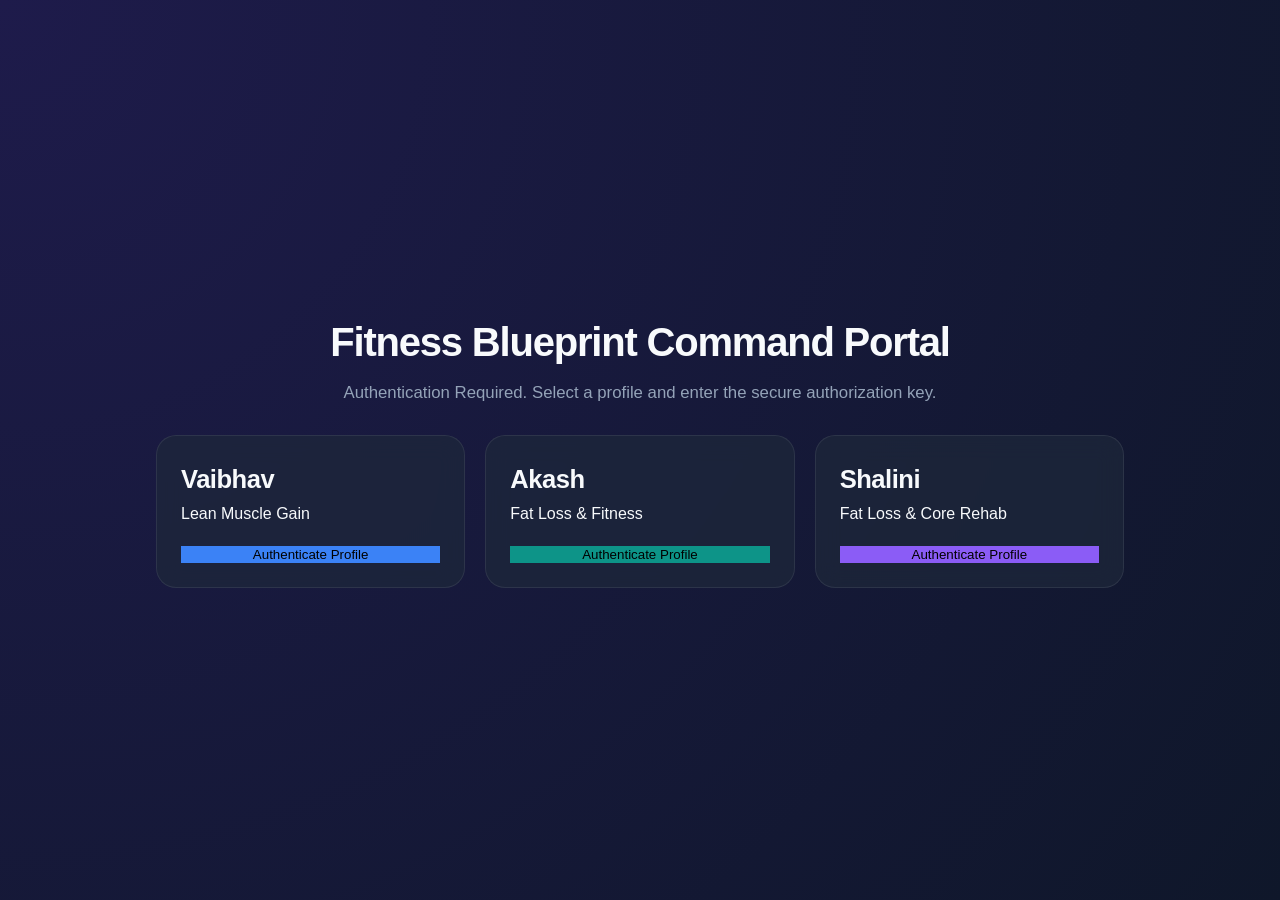
==== commit 873b4786: "Revise dashboard layout and log form details Updated the dashboard header and various sections for c" ====
--- a/akash.html
+++ b/akash.html
@@ -12,197 +12,116 @@
         
         <header class="dashboard-header">
             <div class="header-title">
-                <h1>Akash's Cost-Optimized Deficit Center</h1>
-                <p>Target Framework: 71kg → 64kg | Forward Inflation Budget: ₹4,500 - ₹5,000 Max</p>
+                <h1>Akash's Deficit Command Center</h1>
+                <p>Framework: 71kg → 64kg | Inflation-Proof Budget: ₹4,500 - ₹5,000 Max</p>
             </div>
             <div class="header-stats">
                 <div class="stat-pill"><span>Energy Target</span><strong>1700</strong></div>
                 <div class="stat-pill"><span>Protein Cap</span><strong>128g</strong></div>
-                <div class="stat-pill"><span>Budget Mode</span><strong>High Efficiency</strong></div>
+                <div class="stat-pill"><span>Bowel Status</span><strong>Pelvic Safe</strong></div>
             </div>
         </header>
 
         <nav class="tab-navigation">
             <button class="nav-tab active" onclick="switchTab('profile')">1. Profile Targets</button>
-            <button class="nav-tab" onclick="switchTab('diet')">2. Budget Menu</button>
-            <button class="nav-tab" onclick="switchTab('workout')">3. Low-Impact Workout</button>
-            <button class="nav-tab" onclick="switchTab('tracker')">4. Analytics Engine</button>
+            <button class="nav-tab" onclick="switchTab('diet')">2. High-Yield Menu</button>
+            <button class="nav-tab" onclick="switchTab('workout')">3. Low-Impact Calisthenics</button>
+            <button class="nav-tab" onclick="switchTab('tracker')">4. Analytics & PDF</button>
         </nav>
 
-        <!-- TAB 1: PROFILE -->
         <div id="page-profile" class="dashboard-page active">
             <div class="card">
                 <h2>System Controls & Variables</h2>
                 <div class="table-wrapper">
                     <table>
-                        <thead>
-                            <tr><th>Target Variable</th><th>Baseline Value</th><th>Operational Strategy</th></tr>
-                        </thead>
+                        <thead><tr><th>Variable</th><th>Value</th><th>Operational Strategy</th></tr></thead>
                         <tbody>
-                            <tr><td><strong>Economic Boundary</strong></td><td>₹4,500 - ₹5,000 / Month Capped</td><td>Eliminated costly processed supplements; 100% whole food focus via open-market sourcing.</td></tr>
-                            <tr><td><strong>Physical Limitations</strong></td><td>Childhood Right Arm Defect & Piles</td><td>Strict non-straining respiration protocol; asymmetry arm work.</td></tr>
-                            <tr><td><strong>Mass Horizon</strong></td><td>71 kg → 64 kg</td><td>Calorie deficit tailored around home-cooked eggitarian staples.</td></tr>
-                            <tr><td><strong>Target Hydration</strong></td><td>3.0 Liters Daily (Strict)</td><td>Maintains clear GI tract to avoid internal vascular pressure.</td></tr>
-                            <tr><td><strong>Height Dynamics</strong></td><td>165 cm</td><td>Fixed geometric baseline scale metric.</td></tr>
+                            <tr><td><strong>Economic Boundary</strong></td><td>₹4,500 - ₹5,000 / Month</td><td>100% whole foods focus. Suppressed premium markup options.</td></tr>
+                            <tr><td><strong>Physical Limitations</strong></td><td>Childhood Right Arm surgery & Piles</td><td>Strict open-glottis respiration rules to mitigate baseline pelvic load.</td></tr>
                         </tbody>
                     </table>
                 </div>
             </div>
         </div>
 
-        <!-- TAB 2: NUTRITION & MENU -->
         <div id="page-diet" class="dashboard-page">
             <div class="card">
-                <h2>₹4.5k High-Yield Eggitarian Food Layout</h2>
-                <p class="helper-text">Cost Efficiency Rule: Buy loose packs of soy chunks and local eggs by the crate to stay within budget targets.</p>
+                <h2>₹4.5-5k High-Yield Eggitarian Food Matrix</h2>
                 <div class="table-wrapper">
                     <table>
-                        <thead>
-                            <tr><th>Day</th><th>Breakfast (9:00 AM)</th><th>Lunch (12:30 PM)</th><th>Snack (4:00 PM)</th><th>Dinner (8:00 PM)</th></tr>
-                        </thead>
+                        <thead><tr><th>Day</th><th>Breakfast</th><th>Lunch (High Fibre)</th><th>Snack</th><th>Dinner</th></tr></thead>
                         <tbody>
                             <tr><td><strong>MON</strong></td><td>3 Egg Whites + 1 Wheat Roti</td><td>2 Rotis + Sprouted Moong Dal + Cucumber</td><td>30g Roasted Chana + 1 Apple</td><td>1 Cup Rice + 80g Paneer (Wholesale buy)</td></tr>
-                            <tr><td><strong>TUE</strong></td><td>1 Cup Veg Dalia (30g Paneer cubes inside)</td><td>2 Rotis + Thick Mixed Dal + Shredded Cabbage</td><td>1 Banana + 100g Home Curd</td><td>1.5 Cups Soya Chunks Bhurji (Loose pack Soya)</td></tr>
-                            <tr><td><strong>WED</strong></td><td>3 Egg Whites Scramble cooked with Onion/Tomato</td><td>2 Rotis + Chole Curry + Radish Salad</td><td>30g Roasted Chana + 1 Cup Tea</td><td>1 Cup Rice + Moong Dal + 80g Paneer Bhurji</td></tr>
-                            <tr><td><strong>THU</strong></td><td>1.5 Cups Oats cooked in water + 100ml Milk</td><td>2 Rotis + Lauki Sabzi + 100g Home Curd</td><td>1 Local Guava + 2 Boiled Egg Whites</td><td>120g Soya Chunk Curry + 1 Roti + Salad</td></tr>
-                            <tr><td><strong>FRI</strong></td><td>3 Egg Whites + 1 Wheat Roti</td><td>2 Rotis + Lentil Curry + Steamed Carrots</td><td>30g Roasted Chana + 1 Cup Tea</td><td>1 Cup Rice + 80g Pan-Seared Paneer</td></tr>
-                            <tr><td><strong>SAT</strong></td><td>3 Moong Dal Chillas (No oil)</td><td>2 Rotis + Black Chana Curry + Home Curd</td><td>1 Cup Fresh Chaas + 1 Banana</td><td>150g Soya Chunks Veggie Pulav</td></tr>
-                            <tr><td><strong>SUN</strong></td><td>3 Egg Whites Veggie Omelette</td><td>2 Rotis + Mixed Dal + Radish/Carrot Salad</td><td>1 Local Fruit + 4 Raw Peanuts</td><td>1 Cup Rice + Yellow Dal + 80g Paneer Saag</td></tr>
+                            <tr><td><strong>TUE</strong></td><td>1 Cup Veg Dalia + 30g Paneer</td><td>2 Rotis + Thick Mixed Dal + Cabbage</td><td>1 Banana + 100g Home Curd</td><td>1.5 Cups Soya Chunks Bhurji (Loose pack)</td></tr>
                         </tbody>
                     </table>
                 </div>
             </div>
         </div>
 
-        <!-- TAB 3: WORKOUT -->
         <div id="page-workout" class="dashboard-page">
             <div class="card">
-                <h2>Phase A: Strict Intra-Abdominal Pressure Filter (Essential Guard Rules)</h2>
-                <div class="alert-box danger">
-                    <strong>Anti-Straining Breathing Protocol (Piles Protection):</strong> Never hold your breath or push down into your pelvic floor when an exercise gets tough. Always keep your mouth slightly open and <strong>exhale through pursed lips during the hardest phase of a movement</strong>. If you feel internal pressure building up in your lower abdomen, stop the set immediately.
-                </div>
-            </div>
-
-            <div class="card">
-                <h2>Phase B: 7-Day Low-Impact Home Calisthenics Routine</h2>
-                <div class="table-wrapper">
-                    <table>
-                        <thead>
-                            <tr>
-                                <th>Day Target</th>
-                                <th>Exercise Movement</th>
-                                <th>Prescription</th>
-                                <th>Target Rest</th>
-                                <th>Piles Safety Cues & Right Arm Realignment Focus</th>
-                            </tr>
-                        </thead>
-                        <tbody>
-                            <tr>
-                                <td rowspan="3"><strong>MON & FRI:<br>Full Body Base</strong></td>
-                                <td>Bodyweight Box Squats (Into Low Chair)</td>
-                                <td>3 Sets x 15 Reps</td>
-                                <td>60 Secs</td>
-                                <td>Sit back slowly until your hips touch the chair, then stand up. Breathing: Inhale as you lower down, exhale cleanly as you stand up.</td>
-                            </tr>
-                            <tr>
-                                <td>Incline Wall Push-ups</td>
-                                <td>3 Sets x 12 Reps</td>
-                                <td>60 Secs</td>
-                                <td>Place hands shoulder-width apart on a sturdy wall. Push down smoothly. Reduces bodyweight load, allowing smaller right arm to build strength safely.</td>
-                            </tr>
-                            <tr>
-                                <td>Floor Glute Bridges</td>
-                                <td>3 Sets x 15 Reps</td>
-                                <td>45 Secs</td>
-                                <td>Lie flat on your back with knees bent. Drive up through your heels to lift your hips. Squeeze your glutes at the top without arching lower back.</td>
-                            </tr>
-                            <tr>
-                                <td rowspan="3"><strong>TUE & SAT:<br>Core & Engine</strong></td>
-                                <td>Standing Knee-to-Elbow Crunches</td>
-                                <td>3 Sets x 16 Alternating Reps</td>
-                                <td>45 Secs</td>
-                                <td>Stand tall and drive right knee toward left elbow, then switch sides. Replaces standard floor crunches to protect from internal pelvic pressure.</td>
-                            </tr>
-                            <tr>
-                                <td>Bed-Braced Superman Holds</td>
-                                <td>3 Sets x 6 Reps (5s hold)</td>
-                                <td>45 Secs</td>
-                                <td>Lie face down on firm bed mat. Lift chest and arms slightly, holding for 5 seconds. Exhale naturally throughout the hold; never hold breath.</td>
-                            </tr>
-                            <tr>
-                                <td>Steady Outdoor Cardio Walk</td>
-                                <td>45 Mins Continuous</td>
-                                <td>—</td>
-                                <td>Maintain a steady, purposeful stride. Safe, low-impact movement aids digestion and helps prevent constipation flare-ups.</td>
-                            </tr>
-                            <tr>
-                                <td rowspan="3"><strong>WED:<br>Arm Balance Focus</strong></td>
-                                <td>Unilateral Water-Bottle Rows (Right Arm Only)</td>
-                                <td>4 Sets x 15 Reps</td>
-                                <td>45 Secs</td>
-                                <td>Brace left hand on a secure table. Row a weighted water bottle using only smaller right arm. Concentrate on squeezing shoulder blade back.</td>
-                            </tr>
-                            <tr>
-                                <td>Towel Isometric Bicep Pulses (Right Only)</td>
-                                <td>3 Sets x 12 Contractions</td>
-                                <td>45 Secs</td>
-                                <td>Step on long towel, grip with right hand at 90-degree angle, pull upward with max effort for 6 seconds per rep while raising continuous breath.</td>
-                            </tr>
-                            <tr>
-                                <td>Left Arm Matching Volume Sets</td>
-                                <td>3 Sets x 12 Reps Only</td>
-                                <td>45 Secs</td>
-                                <td>Perform basic bodyweight or light bottle movements on left side. Match rep count of right arm exactly to correct asymmetry over time.</td>
-                            </tr>
-                            <tr>
-                                <td><strong>THU & SUN:<br>Mobility Phase</strong></td>
-                                <td>Cat-Cow & Thoracic Decompression Protocol</td>
-                                <td>20 Minutes Total Control</td>
-                                <td>30 Secs</td>
-                                <td>Move smoothly through gentle spine flexions on soft floor mat. Focus on deep breathing to relax pelvic floor muscles and release back tension.</td>
-                            </tr>
-                        </tbody>
-                    </table>
+                <h2>Phase A: Strict Antistraining Breathing Protocol</h2>
+                <div class="alert-box danger" style="background:#451a03; color:#ffedd5;">
+                    <strong>Anti-Straining Breathing Metric:</strong> Under no circumstances do you hold your breath or force pressure down into your pelvic floor when an exercise feels intense. Exhale smoothly through pursed lips during the hardest pushing movements to protect your mild piles from vascular pressure spikes.
                 </div>
             </div>
         </div>
 
-        <!-- TAB 4: TRACKER -->
         <div id="page-tracker" class="dashboard-page">
             <div class="grid-2">
                 <div class="card">
-                    <h2>Log Progress Variables</h2>
+                    <h2>Log Daily Variables</h2>
                     <form id="metricsForm" onsubmit="handleLogSubmission(event)">
-                        <div class="form-grid"><div class="form-group"><label>Weight (kg)</label><input type="number" id="logWeight" step="0.05" required></div><div class="form-group"><label>Steps</label><input type="number" id="logSteps" required></div></div>
-                        <button type="submit" class="btn-action">Commit Entry Logs</button>
+                        <div class="form-grid">
+                            <div class="form-group"><label>Weight (kg)</label><input type="number" id="logWeight" step="0.05" required></div>
+                            <div class="form-group"><label>Daily Steps</label><input type="number" id="logSteps" required></div>
+                            <div class="form-group"><label>Sleep Hours</label><input type="number" id="logSleep" step="0.5" required></div>
+                        </div>
+                        <div class="form-grid">
+                            <div class="form-group">
+                                <label>GI Comfort Status</label>
+                                <select id="logCondition">
+                                    <option value="1">Level 1 - Bowels Calm</option>
+                                    <option value="2">Level 2 - Minor Sensation</option>
+                                    <option value="3">Level 3 - GI Strain Warn</option>
+                                    <option value="4">Level 4 - Acute Flare-up</option>
+                                </select>
+                            </div>
+                        </div>
+                        <button type="submit" class="btn-action">Commit Entry</button>
                     </form>
                 </div>
                 <div class="card">
-                    <h2>CSV Actions</h2>
-                    <button onclick="downloadCSVData()" class="btn-action btn-csv">Download Updated CSV</button>
-                    <button onclick="navigator.clipboard.writeText(userTrackingLogs.map(r=>Object.values(r).join(',')).join('\n')); alert('CSV content copied!');" style="background: #475569; margin-top: 10px;" class="btn-action">Copy Raw CSV Text</button>
+                    <h2>Data Utilities</h2>
+                    <div style="display:flex; flex-direction:column; gap:8px;">
+                        <button onclick="downloadCSVData()" class="btn-action btn-csv">Download CSV</button>
+                        <button onclick="navigator.clipboard.writeText(userTrackingLogs.map(r=>Object.values(r).join(',')).join('\n')); alert('Copied!');" class="btn-action" style="background:#475569;">Copy Raw Text</button>
+                        <button onclick="window.print();" class="btn-action" style="background:#334155;">Export PDF Report</button>
+                    </div>
                 </div>
             </div>
 
             <div class="card">
                 <h2>Historical Metrics Log Table</h2>
-                <div class="table-wrapper"><table><thead><tr><th>Date</th><th>Weight</th><th>Steps</th><th>GI Comfort Status</th></tr></thead><tbody id="trackerTableRows"></tbody></table></div>
+                <div class="table-wrapper">
+                    <table>
+                        <thead><tr><th>DateLogged</th><th>Weight</th><th>Net Progress</th><th>Daily Steps</th><th>Sleep Volume</th><th>GI Comfort Status</th></tr></thead>
+                        <tbody id="trackerTableRows"></tbody>
+                    </table>
+                </div>
             </div>
-            
+
             <div class="card">
                 <h2>Monthly Food Budget System Breakdown (₹4,500 - ₹5,000 Forward Capped Max)</h2>
                 <div class="table-wrapper">
                     <table>
-                        <thead>
-                            <tr><th>High-Yield Inventory Category</th><th>Items Included Blueprint</th><th>Projected Cost Share</th></tr>
-                        </thead>
+                        <thead><tr><th>Category</th><th>Blueprint Core Components</th><th>Projected Share</th></tr></thead>
                         <tbody>
-                            <tr><td><strong>Bulk Crates Eggs</strong></td><td>16 Eggs weekly bought from local wholesale market supplier (crates @ ₹330 forward inflation cap)</td><td><strong>₹770</strong></td></tr>
-                            <tr><td><strong>Wholesale Paneer slabs</strong></td><td>Local loose paneer blocks (bought in 1kg blocks to lower premium margins)</td><td>₹1,250</td></tr>
-                            <tr><td><strong>Staples Inventory</strong></td><td>Loose Whole Wheat Chakki Atta, Standard White Rice bags, 2kg bulk Soya Chunks pack</td><td>₹1,100</td></tr>
-                            <tr><td><strong>Local Greens Cart</strong></td><td>Direct vegetable market picks (Cabbage, Lauki, Tori, Spinach, seasonal Radish)</td><td>₹1,200</td></tr>
-                            <tr><td><strong>Digestive Maintenance</strong></td><td>1 Large Pack generic local Psyllium Husk (Isabgol) store brand</td><td>₹180</td></tr>
-                            <tr><td><strong>Total Budget Used</strong></td><td><strong>100% Home Cooked Cost Efficiency Framework</strong></td><td><strong>~₹4,500 / Month</strong></td></tr>
+                            <tr><td><strong>Bulk Crates Eggs</strong></td><td>16 Eggs weekly sourced from wholesale channels (crates @ ₹330 inflation adjusted)</td><td><strong>₹770</strong></td></tr>
+                            <tr><td><strong>Wholesale Paneer</strong></td><td>Loose paneer blocks (bought in 1kg blocks to lower margins)</td><td>₹1,250</td></tr>
+                            <tr><td><strong>Staples & Greens</strong></td><td>Whole wheat flour, rice, soya blocks, local direct mandi greens purchase</td><td>₹2,300</td></tr>
+                            <tr><td><strong>GI Prophylaxis</strong></td><td>Generic Psyllium Husk inventory blocks</td><td>₹180</td></tr>
                         </tbody>
                     </table>
                 </div>
@@ -211,39 +130,51 @@
     </div>
 
     <script>
-        if (sessionStorage.getItem('auth_akash') !== 'authorized_clearance_granted') {
-            alert('Access Denied. Redirecting to central authentication gateway.');
-            window.location.href = 'index.html';
-        }
-
+        if (sessionStorage.getItem('auth_akash') !== 'authorized_clearance_granted') { window.location.href = 'index.html'; }
         const BASELINE_MASS = 71.0; let userTrackingLogs = [];
         window.onload = function() { loadInitialTrackingData(); };
+
         function switchTab(tabId) {
             document.querySelectorAll('.dashboard-page').forEach(page => page.classList.remove('active'));
             document.querySelectorAll('.nav-tab').forEach(tab => tab.classList.remove('active'));
-            document.getElementById(`page-${tabId}`).classList.add('active'); event.currentTarget.classList.add('active');
+            document.getElementById(`page-${tabId}`).classList.add('active');
+            event.currentTarget.classList.add('active');
         }
+
         function loadInitialTrackingData() {
             const cache = localStorage.getItem('akash_fitness_logs');
             if(cache) { userTrackingLogs = JSON.parse(cache); } 
-            else { userTrackingLogs = [{ date: "2026-07-15", weight: 71.0, steps: 3000 }]; }
+            else { userTrackingLogs = [{ date: "2026-07-15", weight: 71.0, steps: 3000, sleep: 8.0, condition: "1" }]; }
             renderTrackingTable();
         }
+
         function handleLogSubmission(event) {
             event.preventDefault();
-            const entry = { date: new Date().toISOString().split('T')[0], weight: parseFloat(document.getElementById('logWeight').value), steps: parseInt(document.getElementById('logSteps').value) };
+            const entry = { 
+                date: new Date().toISOString().split('T')[0], 
+                weight: parseFloat(document.getElementById('logWeight').value), 
+                steps: parseInt(document.getElementById('logSteps').value),
+                sleep: parseFloat(document.getElementById('logSleep').value),
+                condition: document.getElementById('logCondition').value
+            };
+            userTrackingLogs = userTrackingLogs.filter(item => item.date !== entry.date);
             userTrackingLogs.push(entry); localStorage.setItem('akash_fitness_logs', JSON.stringify(userTrackingLogs));
             renderTrackingTable();
         }
+
         function renderTrackingTable() {
             const targetBody = document.getElementById('trackerTableRows'); targetBody.innerHTML = "";
             userTrackingLogs.forEach(entry => {
-                targetBody.innerHTML += `<tr><td><strong>${entry.date}</strong></td><td>${entry.weight} kg</td><td>${entry.steps}</td><td><span style="color:#10b981;">Pelvic Safe</span></td></tr>`;
+                const diff = (entry.weight - BASELINE_MASS).toFixed(2);
+                const color = diff <= 0 ? '#10b981' : '#ef4444';
+                let status = entry.condition == "1" ? "Bowel Calm" : entry.condition == "2" ? "Minor Sensation" : entry.condition == "3" ? "GI Strained" : "Acute Flare";
+                targetBody.innerHTML += `<tr><td><strong>${entry.date}</strong></td><td>${entry.weight.toFixed(2)} kg</td><td style="color:${color};font-weight:700;">${diff} kg</td><td>${entry.steps.toLocaleString()}</td><td>${entry.sleep} Hrs</td><td><span style="font-weight:600;">${status}</span></td></tr>`;
             });
         }
+
         function downloadCSVData() {
-            let csvContent = "data:text/csv;charset=utf-8,Date,Weight_kg,Steps\n";
-            userTrackingLogs.forEach(r => { csvContent += `${r.date},${r.weight},${r.steps}\n`; });
+            let csvContent = "data:text/csv;charset=utf-8,Date,Weight_kg,Steps,Sleep_Hours,GI_Level\n";
+            userTrackingLogs.forEach(r => { csvContent += `${r.date},${r.weight},${r.steps},${r.sleep},${r.condition}\n`; });
             const anchor = document.createElement("a"); anchor.setAttribute("href", encodeURI(csvContent)); anchor.setAttribute("download", "akash_data.csv"); anchor.click();
         }
     </script>
--- a/style.css
+++ b/style.css
@@ -70,7 +70,7 @@
 
 .portal-grid {
     display: grid;
-    grid-template-columns: repeat(auto-fit, minmax(300px, 1fr));
+    grid-template-columns: repeat(auto-fit, minmax(290px, 1fr));
     gap: 20px;
     margin-top: 30px;
 }
@@ -95,9 +95,13 @@
 .card-specs p:last-child { border-bottom: none; padding-bottom: 0; }
 .card-specs span { color: var(--text-light); font-weight: 600; }
 
-.btn-auth-trigger { width: 100%; border: none; padding: 14px; border-radius: 12px; font-weight: 700; font-size: 0.95rem; cursor: pointer; color: white; transition: background 0.2s; text-align: center; }
+.btn-auth-trigger { width: 100%; border: none; padding: 14px; border-radius: 12px; font-weight: 700; font-size: 0.95rem; cursor: pointer; color: white; transition: opacity 0.2s; text-align: center; }
+.btn-gain { background: #3b82f6 !important; }
+.btn-loss { background: #0d9488 !important; }
+.btn-shalini { background: #8b5cf6 !important; }
+.btn-auth-trigger:hover { opacity: 0.9; }
 
-/* Dashboard Pages layout */
+/* Dashboard Pages Layout */
 .dashboard-header { background: var(--header-gradient); padding: 20px; border-radius: 16px; border: 1px solid var(--border); margin-bottom: 16px; display: flex; justify-content: space-between; align-items: center; flex-wrap: wrap; gap: 16px; }
 .header-title h1 { margin: 0; font-size: clamp(1.3rem, 4vw, 1.8rem); font-weight: 700; letter-spacing: -0.02em; }
 .header-title p { margin: 4px 0 0 0; color: var(--text-muted); font-size: 0.85rem; }
@@ -116,23 +120,23 @@
 .card { background: var(--bg-card); border-radius: 16px; border: 1px solid var(--border); padding: 16px; margin-bottom: 16px; box-sizing: border-box; }
 .card h2 { margin-top: 0; font-size: 1.2rem; border-bottom: 1px solid var(--border); padding-bottom: 8px; margin-bottom: 12px; color: var(--text-light); }
 
-/* Data Tables Scroll Container */
+/* Scrollable Tables Container */
 .table-wrapper { overflow-x: auto; border-radius: 10px; border: 1px solid var(--border); margin: 12px 0; -webkit-overflow-scrolling: touch; }
-table { width: 100%; border-collapse: collapse; text-align: left; font-size: 0.85rem; min-width: 500px; }
+table { width: 100%; border-collapse: collapse; text-align: left; font-size: 0.85rem; min-width: 600px; }
 th, td { padding: 10px 12px; border-bottom: 1px solid var(--border); white-space: normal; }
 th { background: var(--table-th-bg); color: var(--table-th-text); font-weight: 600; text-transform: uppercase; font-size: 0.7rem; letter-spacing: 0.03em; }
 
 .alert-box { padding: 12px; border-radius: 10px; font-size: 0.85rem; margin: 12px 0; }
-.form-grid { display: grid; grid-template-columns: repeat(auto-fit, minmax(120px, 1fr)); gap: 10px; margin-bottom: 12px; }
+.form-grid { display: grid; grid-template-columns: repeat(auto-fit, minmax(130px, 1fr)); gap: 10px; margin-bottom: 12px; }
 .form-group { display: flex; flex-direction: column; gap: 4px; }
 .form-group label { font-size: 0.75rem; color: var(--text-muted); }
-.form-group input, .form-group select { background: var(--bg-main); border: 1px solid var(--border); padding: 8px 10px; border-radius: 6px; color: var(--text-light); font-size: 0.85rem; -webkit-appearance: none; }
+.form-group input, .form-group select { background: var(--bg-main); border: 1px solid var(--border); padding: 8px 10px; border-radius: 6px; color: var(--text-light); font-size: 0.85rem; }
 
 .btn-action { background: var(--primary); color: white; border: none; padding: 10px 16px; font-weight: 600; border-radius: 6px; cursor: pointer; font-size: 0.85rem; text-align: center; }
 .btn-action.btn-csv { background: var(--accent-success); }
 .back-portal-link { display: inline-block; margin-bottom: 12px; color: var(--text-muted); text-decoration: none; font-size: 0.85rem; }
 
-/* Modal Styles */
+/* Modal Architecture */
 .modal-overlay { display: none; position: fixed; top: 0; left: 0; width: 100%; height: 100%; background: rgba(15, 23, 42, 0.8); backdrop-filter: blur(8px); -webkit-backdrop-filter: blur(8px); align-items: center; justify-content: center; z-index: 999; padding: 16px; box-sizing: border-box; }
 .modal-overlay.active { display: flex; }
 .modal-window { background: #1e293b; border: 1px solid var(--border); padding: 24px; border-radius: 20px; max-width: 360px; width: 100%; text-align: center; box-shadow: 0 20px 25px -5px rgba(0,0,0,0.5); box-sizing: border-box; }
@@ -147,3 +151,15 @@
     .header-stats { display: grid; grid-template-columns: repeat(3, 1fr); gap: 6px; }
     .stat-pill { min-width: 0; padding: 4px; }
 }
+
+@media print {
+    body { background: #ffffff !important; color: #000000 !important; font-size: 11pt !important; }
+    .container { max-width: 100% !important; padding: 0 !important; margin: 0 !important; }
+    .back-portal-link, .tab-navigation, #metricsForm, .card:has(#metricsForm), .btn-action, .btn-csv { display: none !important; }
+    .dashboard-page { display: block !important; opacity: 1 !important; page-break-after: auto !important; }
+    .card { background: #ffffff !important; border: 1px solid #000000 !important; color: #000000 !important; box-shadow: none !important; padding: 12px !important; margin-bottom: 20px !important; page-break-inside: avoid !important; }
+    .card h2 { color: #000000 !important; border-bottom: 2px solid #000000 !important; margin-bottom: 10px !important; font-size: 14pt !important; }
+    .table-wrapper { border: 1px solid #000000 !important; overflow: visible !important; }
+    table { width: 100% !important; min-width: 100% !important; border-collapse: collapse !important; }
+    th, td { border: 1px solid #000000 !important; color: #000000 !important; padding: 8px !important; font-size: 10pt !important; background: transparent !important; }
+}
